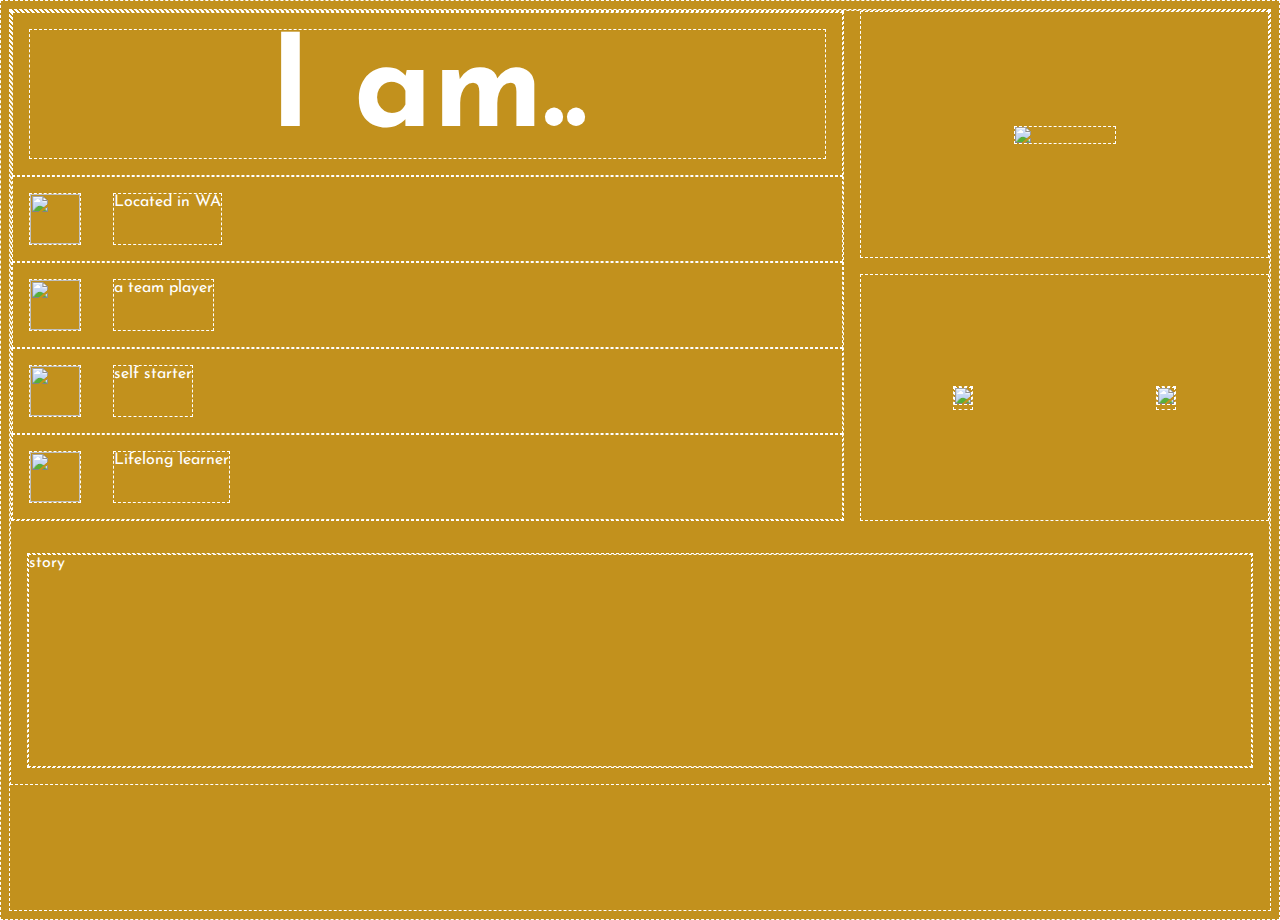
==== Bio/Bio.html @ e01e2dff "Bio page is 90% done now" ====
<!DOCTYPE html>
<html lang="en">
  <head>
    <meta charset="UTF-8" />
    <meta http-equiv="X-UA-Compatible" content="IE=edge" />
    <meta name="viewport" content="width=device-width, initial-scale=1.0" />
    <title>Victoria McCrady</title>
    <link rel="stylesheet" href="../index.css"/>
    <link rel="stylesheet" href="Bio.css"/>
    <script src="../index.js"></script>
    <link rel="preconnect" href="https://fonts.googleapis.com">
<link rel="preconnect" href="https://fonts.gstatic.com" crossorigin>
<link rel="preconnect" href="https://fonts.googleapis.com">
<link rel="preconnect" href="https://fonts.gstatic.com" crossorigin>
<link href="https://fonts.googleapis.com/css2?family=Amita:wght@400;700&family=Josefin+Sans:ital,wght@0,100;0,300;0,500;1,100;1,300;1,500&family=Montserrat:wght@100;400;500&display=swap" rel="stylesheet">
  </head>
  <body>
    <article>

      <div class="gridObj aboutCard">
        <div class="aboutCard--title--item">
         <h1 class="aboutCard--title">I am..</h1>
        </div>
        <div class="aboutCard--item">
          <img class="aboutCard--img" src="../assets/placeHolder.jpg">
          <p>Located in WA</p>
        </div>
        <div class="aboutCard--item">
          <img class="aboutCard--img" src="../assets/placeHolder.jpg">
          <p>a team player</p>
        </div>
        <div class="aboutCard--item">
          <img class="aboutCard--img" src="../assets/placeHolder.jpg">
          <p>self starter</p>
        </div>
        <div class="aboutCard--item">
          <img class="aboutCard--img" src="../assets/placeHolder.jpg">
          <p>Lifelong learner</p>
        </div>
    </div>

      <div class="gridObj profilePic">
        <img class="profilePic" src="../assets/placeHolder.jpg">
      </div>
      <div class="gridObj links">
        <a class="socialLink indeed" href="#"><img src="../assets/placeHolder.jpg"></a>
        <a class="socialLink email" href="#"><img src="../assets/placeHolder.jpg"></a>
      </div>

      <div class="gridObj about">
        <p>story</p>
      </div>
    </article>
  </body>
---- index.css ----
:root {
    --pink: #ffc3c3;
    --green: #719686;
    --dark: #400903;
    --gold: #c2911d;
}
body {
    /* font-family: 'Amita', cursive; */
    font-family: 'Josefin Sans', 'Montserrat', sans-serif;
    background-color: var(--pink);
    display: flex;
    flex-direction: column;
    align-content: flex-start;
    height: 100vh;
    color: white;
}
.cute-box {
    border: solid .5rem white;
    border-radius: .5rem;
}
/*|| button nav stuff*/
.menuBtn {
    font-size: 30px;
    color: white;
    cursor: pointer;
    padding: .5rem;
    border: solid .1em white;
    text-decoration: none;
    background-color: rgba(0,0,0,0);
    transition: .5s;
    margin: 1em;
}
.overlay /*background*/{
    height: 100%;
    width: 0;
    position: fixed;
    z-index: 1;
    left: 0;
    top: 0;
    background-color: rgb(0,0,0); /*fallback*/
    background-color: rgba(0,0,0,.9);
    overflow-x: hidden; /*disable hidden scroll*/
    transition: 0.5s; /*.5 second transition effect to slide in the overlay (h or w depending on reveal)*/
}
.overlay--content {
    position: relative;
    top: 25%;
    width: 100%;
    text-align: left;
    margin-top: 30px; /* for small screens*/
}
.overlay a {
    padding: 8px;
    text-decoration: none;
    font-size: 36px;
    color: #818181;
    display: block;
    transition: .3s;
}
.overlay a:hover,
.overlay a:focus {
    color: #f1f1f1;
}

.overlay {
    position: absolute;
    top: 20px;
    right: 45px;
    font-size: 60px;
}

/* || main page */
.homeBody {
    display: grid;
    width: 100%;
    height: 100%;
    grid-template-columns: 1fr 1fr 1fr 1fr 1fr 1fr;
    grid-template-rows: 1fr 1fr 1fr 1fr 1fr 1fr;
    grid-gap: 1rem;
    box-sizing: border-box;
    padding: 1rem;
    /* border: solid .5rem white; */
    /* margin: 2rem; */
}

/* .homeBody > * {
    border: solid .5rem white;
} */

.homeLogo {
    grid-row: 1 / 4;
    grid-column: 1 / 3;
    display: flex;
    flex-direction: column;
    justify-content: space-around;
    align-items: center;
    margin: 1em;
    padding: 3em;
    font-size: 2vw;
    font-weight: 100;
    /* border: solid .5rem white;
    border-radius: .5rem; This is handled by cute-box class!*/
}
.homeBody--link {
    font-size: 8vw; /* this is made larger in hover menu below*/
    font-style: italic;
    text-decoration: none;
    transition: .5s;
    color: white;
    box-sizing: border-box;
    padding: 15% 3rem;
    align-self: center;
}
.homeBody--link:hover {
    text-decoration: underline;
    font-size: 9vw;
    color: black;
}
.homeBody--link:focus {
    text-decoration: underline;
    font-size: 9vw;
    color: var(--dark);
    background: rgba(0,0,0,.2);
    justify-self: stretch;
}
/* || ALL buttons look at this*/
.menuBtn:hover,
.menuBtn:focus {
    color: black;
    border: solid .1rem black;
    padding: 1rem;
    display: flex;
    justify-self: stretch;
    flex: 1 1 100%;
    justify-content: center;
    transition: .5s;
}
/* || link navs should be aligned left line of grid*/
.homeBody--link:nth-of-type(1) {
    grid-row: 1 / 3;
    grid-column: 3 / 7; 
    justify-self: stretch;
    /* display: flex;
    justify-content: center;
    align-items: center; */
}
.homeBody--link:nth-of-type(2)  {
    grid-row: 3 / 5;
    grid-column: 3 / 7;
    justify-self: stretch;
}
.homeBody--link:nth-of-type(3) {
    grid-row: 5 / 7;
    grid-column: 3 / 7;
    justify-self: stretch;
}
/* || grid properties for button div*/
.navButton--box {
margin: 0;
padding: 0;
grid-row: 5 / 7;
grid-column: 1 / 3;
display: flex;
align-items: center;
justify-content: flex-start;
}
/* || Overlays || */

/* || media 450px Height screens*/
@media screen and (max-height: 450px) {
    .overlay a {
        font-size: 20px;
    }
    .overlay .closebtn {
        font-size: 40px;
        top: 15px;
        right: 35px;
    }
}
@media screen and (max-width: 500px) {
    .homeBody {
        display: flex;
        flex-direction: column;
    }
    .homeLogo {
        display: flex;
        flex-direction: row;
    }
    .menuBtn {
        display: flex;
        align-items: center;
        justify-content: center;
        position: fixed;
        left: 0;
        top: 95%;
        width: 3.5em;
        margin-top: -2.5em;
        font-size: 5vw;
    }
    
}
---- Bio/Bio.css ----
body {
    background: var(--gold);
}
* {
    border: dashed .1rem white;
}
article {
    display: grid;
    /* grid-template-columns: repeat(auto-fill, minmax(200px, 1fr)); */
    grid-template-columns: 1fr 1fr 1fr;
    grid-template-rows: 1fr 1fr 1fr;
    gap: 1rem;
}
/* vv all of this is Temmmpppp-ooo-rarrrr---yyy*/
img {
    width: 100px;
}
.gridObj{
    display: grid;
}
.aboutCard--img {
    width: 50px;
    height: 50px;
}
/* all of this is Temmmpppp-ooo-rarrrr---yyy ^^*/
.aboutCard {
    grid-column: 1 / 3;
    grid-row: 1 / 3;
    flex-direction: column;
}
.aboutCard--title {
    text-align: center;
    font-size: 10vw;
    margin: 1rem;
}
.aboutCard--item {
    display: flex;
    flex-direction: row;
    flex: 1 1 auto;
    justify-content: flex-start;
    align-items: stretch;
}
.aboutCard--item > * {
    margin: 1rem;
}
.profilePic{
    grid-column: 3 / 4;
    grid-row: 1 / 2;
    justify-content: center;
    align-items: center;
}
.links {
    grid-column: 3 / 4;
    grid-row: 2 / 3;
    display: flex;
    justify-content: space-around;
    align-items: center;
    transition: .5s;
}
.about {
    grid-column: 1/ 4;
    grid-row: 3 / 4;
    margin: 1rem;
    justify-content: stretch;
    align-items: stretch;
}
.about > p {
    margin: 0;
}
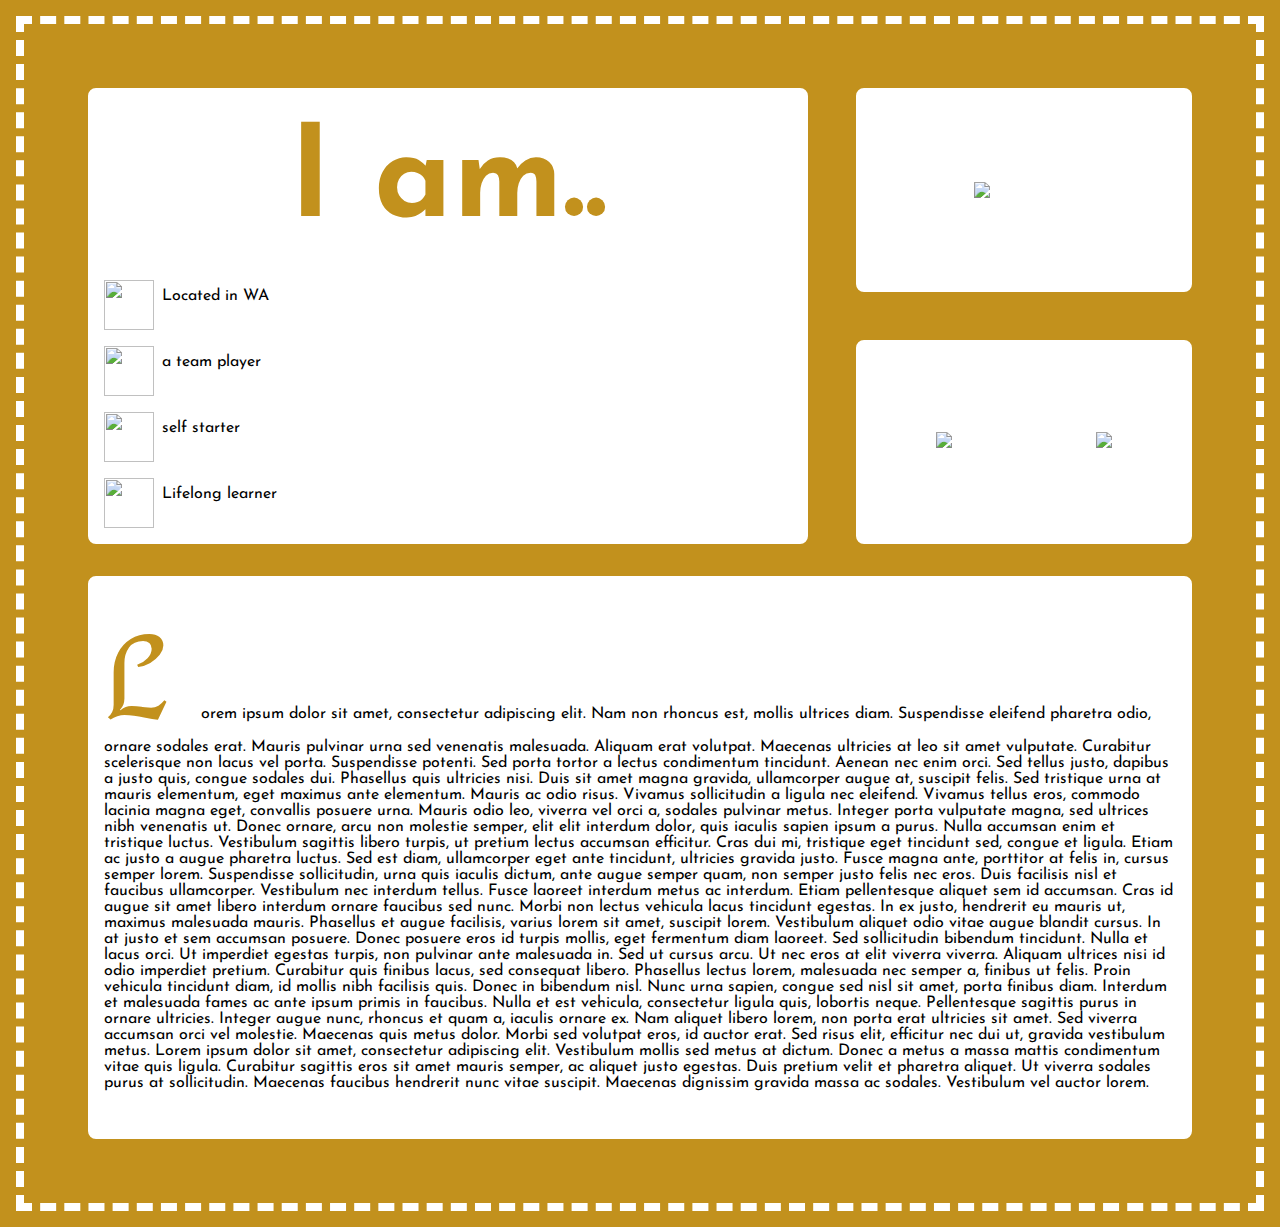
==== commit 314a8e5a: "finished styling Bio, except for media style bug" ====
--- a/Bio/Bio.html
+++ b/Bio/Bio.html
@@ -16,8 +16,9 @@
   </head>
   <body>
     <article>
+    <div class="tldr">
 
-      <div class="gridObj aboutCard">
+      <div class="gridObj aboutCard cute-box">
         <div class="aboutCard--title--item">
          <h1 class="aboutCard--title">I am..</h1>
         </div>
@@ -39,16 +40,25 @@
         </div>
     </div>
 
-      <div class="gridObj profilePic">
+      <div class="gridObj profilePic cute-box">
         <img class="profilePic" src="../assets/placeHolder.jpg">
       </div>
-      <div class="gridObj links">
+      <div class="gridObj links cute-box">
         <a class="socialLink indeed" href="#"><img src="../assets/placeHolder.jpg"></a>
         <a class="socialLink email" href="#"><img src="../assets/placeHolder.jpg"></a>
       </div>
+      </div>
 
-      <div class="gridObj about">
-        <p>story</p>
-      </div>
+      <div class="gridObj cute-box about">
+        <p>Lorem ipsum dolor sit amet, consectetur adipiscing elit. Nam non rhoncus est, mollis ultrices diam. Suspendisse eleifend pharetra odio, ornare sodales erat. Mauris pulvinar urna sed venenatis malesuada. Aliquam erat volutpat. Maecenas ultricies at leo sit amet vulputate. Curabitur scelerisque non lacus vel porta. Suspendisse potenti. Sed porta tortor a lectus condimentum tincidunt. Aenean nec enim orci. Sed tellus justo, dapibus a justo quis, congue sodales dui. Phasellus quis ultricies nisi. Duis sit amet magna gravida, ullamcorper augue at, suscipit felis. Sed tristique urna at mauris elementum, eget maximus ante elementum.
+
+          Mauris ac odio risus. Vivamus sollicitudin a ligula nec eleifend. Vivamus tellus eros, commodo lacinia magna eget, convallis posuere urna. Mauris odio leo, viverra vel orci a, sodales pulvinar metus. Integer porta vulputate magna, sed ultrices nibh venenatis ut. Donec ornare, arcu non molestie semper, elit elit interdum dolor, quis iaculis sapien ipsum a purus. Nulla accumsan enim et tristique luctus. Vestibulum sagittis libero turpis, ut pretium lectus accumsan efficitur. Cras dui mi, tristique eget tincidunt sed, congue et ligula. Etiam ac justo a augue pharetra luctus. Sed est diam, ullamcorper eget ante tincidunt, ultricies gravida justo. Fusce magna ante, porttitor at felis in, cursus semper lorem. Suspendisse sollicitudin, urna quis iaculis dictum, ante augue semper quam, non semper justo felis nec eros. Duis facilisis nisl et faucibus ullamcorper.
+          
+          Vestibulum nec interdum tellus. Fusce laoreet interdum metus ac interdum. Etiam pellentesque aliquet sem id accumsan. Cras id augue sit amet libero interdum ornare faucibus sed nunc. Morbi non lectus vehicula lacus tincidunt egestas. In ex justo, hendrerit eu mauris ut, maximus malesuada mauris. Phasellus et augue facilisis, varius lorem sit amet, suscipit lorem. Vestibulum aliquet odio vitae augue blandit cursus. In at justo et sem accumsan posuere. Donec posuere eros id turpis mollis, eget fermentum diam laoreet. Sed sollicitudin bibendum tincidunt. Nulla et lacus orci. Ut imperdiet egestas turpis, non pulvinar ante malesuada in.
+          
+          Sed ut cursus arcu. Ut nec eros at elit viverra viverra. Aliquam ultrices nisi id odio imperdiet pretium. Curabitur quis finibus lacus, sed consequat libero. Phasellus lectus lorem, malesuada nec semper a, finibus ut felis. Proin vehicula tincidunt diam, id mollis nibh facilisis quis. Donec in bibendum nisl. Nunc urna sapien, congue sed nisl sit amet, porta finibus diam. Interdum et malesuada fames ac ante ipsum primis in faucibus. Nulla et est vehicula, consectetur ligula quis, lobortis neque. Pellentesque sagittis purus in ornare ultricies. Integer augue nunc, rhoncus et quam a, iaculis ornare ex.
+          
+          Nam aliquet libero lorem, non porta erat ultricies sit amet. Sed viverra accumsan orci vel molestie. Maecenas quis metus dolor. Morbi sed volutpat eros, id auctor erat. Sed risus elit, efficitur nec dui ut, gravida vestibulum metus. Lorem ipsum dolor sit amet, consectetur adipiscing elit. Vestibulum mollis sed metus at dictum. Donec a metus a massa mattis condimentum vitae quis ligula. Curabitur sagittis eros sit amet mauris semper, ac aliquet justo egestas. Duis pretium velit et pharetra aliquet. Ut viverra sodales purus at sollicitudin. Maecenas faucibus hendrerit nunc vitae suscipit. Maecenas dignissim gravida massa ac sodales. Vestibulum vel auctor lorem.</p>
+        </div>
     </article>
   </body>--- a/Bio/Bio.css
+++ b/Bio/Bio.css
@@ -1,15 +1,21 @@
 body {
     background: var(--gold);
+    color: black;
+    border: dashed .5rem white;
+    display: flex;
+    box-sizing: border-box;
+    align-items: stretch;
+    padding: 3rem;
+    margin: 1rem;
+    height: 100%;
 }
-* {
-    border: dashed .1rem white;
-}
-article {
+.tldr {
     display: grid;
     /* grid-template-columns: repeat(auto-fill, minmax(200px, 1fr)); */
     grid-template-columns: 1fr 1fr 1fr;
-    grid-template-rows: 1fr 1fr 1fr;
+    grid-template-rows: 1fr 1fr;
     gap: 1rem;
+    box-sizing: border-box;
 }
 /* vv all of this is Temmmpppp-ooo-rarrrr---yyy*/
 img {
@@ -17,6 +23,11 @@
 }
 .gridObj{
     display: grid;
+    background: white;
+    margin: 1rem;
+}
+.gridObj > * {
+    margin: .5rem;
 }
 .aboutCard--img {
     width: 50px;
@@ -30,6 +41,7 @@
 }
 .aboutCard--title {
     text-align: center;
+    color: var(--gold);
     font-size: 10vw;
     margin: 1rem;
 }
@@ -40,8 +52,8 @@
     justify-content: flex-start;
     align-items: stretch;
 }
-.aboutCard--item > * {
-    margin: 1rem;
+.aboutCard--item > p {
+    margin: .5rem;
 }
 .profilePic{
     grid-column: 3 / 4;
@@ -57,13 +69,58 @@
     align-items: center;
     transition: .5s;
 }
+
+/* || grid ends above this line */
 .about {
-    grid-column: 1/ 4;
-    grid-row: 3 / 4;
+    display: flex;
+    justify-content: flex-start;
+    align-items: flex-start;
+    box-sizing: border-box;
     margin: 1rem;
-    justify-content: stretch;
-    align-items: stretch;
+    padding: 2rem 0;
+} 
+.about > p {
+    line-height: 1;
 }
-.about > p {
-    margin: 0;
-}+.about > p::first-letter {
+    font-family: amita, cursive;
+    position: top;
+    font-size: 9vw;
+    line-height: 1;
+    margin: 0 1rem 0 0;
+    padding: 0 1rem 0 0;
+    color: var(--gold);
+    
+}
+
+/* media styles timmmee~~~~ for some reason media screen isn't ONLY applyin to small screens >:/*/
+/* @media screen and (max-width:740px) {
+body {
+    padding: 10px;
+}
+img {
+    max-width: 100%;
+}
+}
+article {
+    box-sizing: border-box;
+    display: flex;
+    flex-direction: column;
+    justify-content: space-around;
+}
+.tldr {
+    box-sizing: border-box;
+    display: flex;
+    flex-direction: column;
+}
+.aboutCard {
+}
+.profilePic {
+    justify-content: center;
+    align-items: center;
+    padding: 1rem;
+    order: -1;
+}
+.links {
+
+} */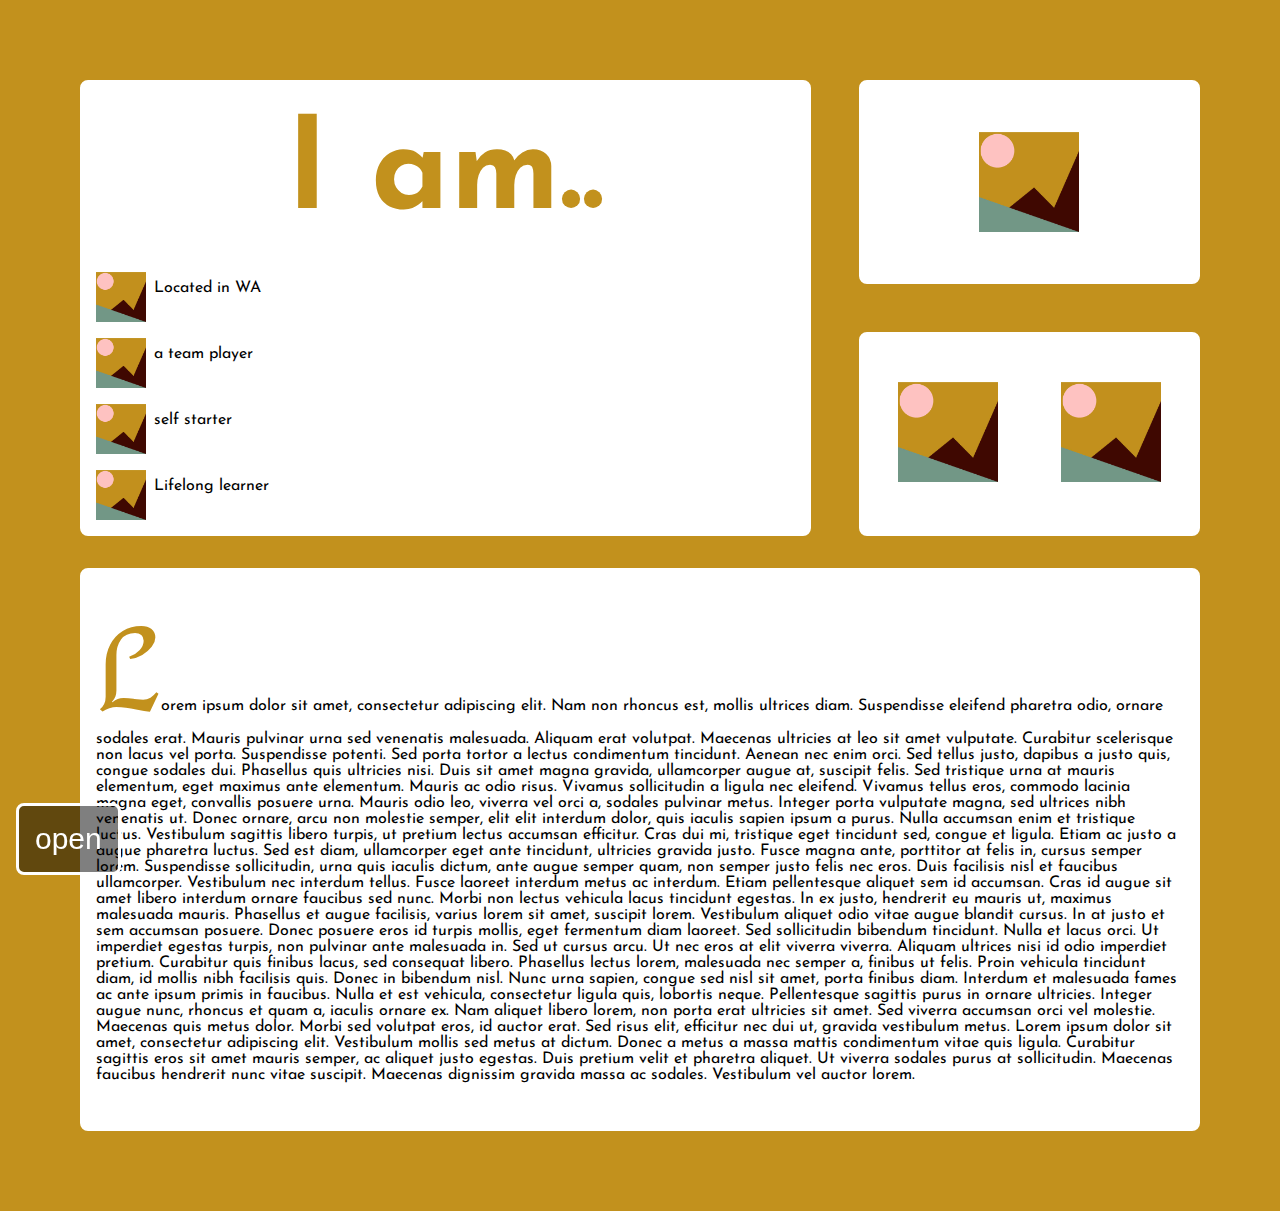
==== commit bf6be134: "added nav button to every page" ====
--- a/Bio/Bio.html
+++ b/Bio/Bio.html
@@ -16,8 +16,16 @@
   </head>
   <body>
     <article>
+      <nav class="overlay" id="mainNav">
+        <a href="javascript:void(0)"  class="closebtn" onclick="closeNav()">&times;</a>
+        <ul class="overlay--content">
+          <a href="../index.html">Home</a>
+          <a href="../Experience/Exp.html">Experience</a>
+          <a href="#">Portfolio</a>
+          <a href="../Bio/Bio.html">About Me</a>
+        </ul>
+      </nav>
     <div class="tldr">
-
       <div class="gridObj aboutCard cute-box">
         <div class="aboutCard--title--item">
          <h1 class="aboutCard--title">I am..</h1>
@@ -48,7 +56,6 @@
         <a class="socialLink email" href="#"><img src="../assets/placeHolder.jpg"></a>
       </div>
       </div>
-
       <div class="gridObj cute-box about">
         <p>Lorem ipsum dolor sit amet, consectetur adipiscing elit. Nam non rhoncus est, mollis ultrices diam. Suspendisse eleifend pharetra odio, ornare sodales erat. Mauris pulvinar urna sed venenatis malesuada. Aliquam erat volutpat. Maecenas ultricies at leo sit amet vulputate. Curabitur scelerisque non lacus vel porta. Suspendisse potenti. Sed porta tortor a lectus condimentum tincidunt. Aenean nec enim orci. Sed tellus justo, dapibus a justo quis, congue sodales dui. Phasellus quis ultricies nisi. Duis sit amet magna gravida, ullamcorper augue at, suscipit felis. Sed tristique urna at mauris elementum, eget maximus ante elementum.
 
@@ -60,5 +67,6 @@
           
           Nam aliquet libero lorem, non porta erat ultricies sit amet. Sed viverra accumsan orci vel molestie. Maecenas quis metus dolor. Morbi sed volutpat eros, id auctor erat. Sed risus elit, efficitur nec dui ut, gravida vestibulum metus. Lorem ipsum dolor sit amet, consectetur adipiscing elit. Vestibulum mollis sed metus at dictum. Donec a metus a massa mattis condimentum vitae quis ligula. Curabitur sagittis eros sit amet mauris semper, ac aliquet justo egestas. Duis pretium velit et pharetra aliquet. Ut viverra sodales purus at sollicitudin. Maecenas faucibus hendrerit nunc vitae suscipit. Maecenas dignissim gravida massa ac sodales. Vestibulum vel auctor lorem.</p>
         </div>
+        <div class="navButton--box"><button class="menuBtn cute-box" onclick="openNav()">open</button></div>
     </article>
   </body>--- a/Bio/Bio.css
+++ b/Bio/Bio.css
@@ -1,7 +1,7 @@
 body {
     background: var(--gold);
     color: black;
-    border: dashed .5rem white;
+    /* border: dashed .5rem white; */
     display: flex;
     box-sizing: border-box;
     align-items: stretch;
@@ -84,23 +84,32 @@
 }
 .about > p::first-letter {
     font-family: amita, cursive;
-    position: top;
     font-size: 9vw;
+    /* position: top;
     line-height: 1;
     margin: 0 1rem 0 0;
-    padding: 0 1rem 0 0;
+    padding: 0 1rem 0 0; */
     color: var(--gold);
     
 }
+.menuBtn {
+    position: fixed;
+    left: 0;
+    bottom: 1vh;
+    box-sizing: content-box;
+    margin: 1rem;
+    padding: 1rem;
+    background: rgba(0,0,0,.5);
+}
+
 
 /* media styles timmmee~~~~ for some reason media screen isn't ONLY applyin to small screens >:/*/
-/* @media screen and (max-width:740px) {
+@media only screen and (max-width: 600px) {
 body {
     padding: 10px;
 }
 img {
     max-width: 100%;
-}
 }
 article {
     box-sizing: border-box;
@@ -113,14 +122,11 @@
     display: flex;
     flex-direction: column;
 }
-.aboutCard {
-}
 .profilePic {
     justify-content: center;
     align-items: center;
     padding: 1rem;
     order: -1;
 }
-.links {
+}
 
-} */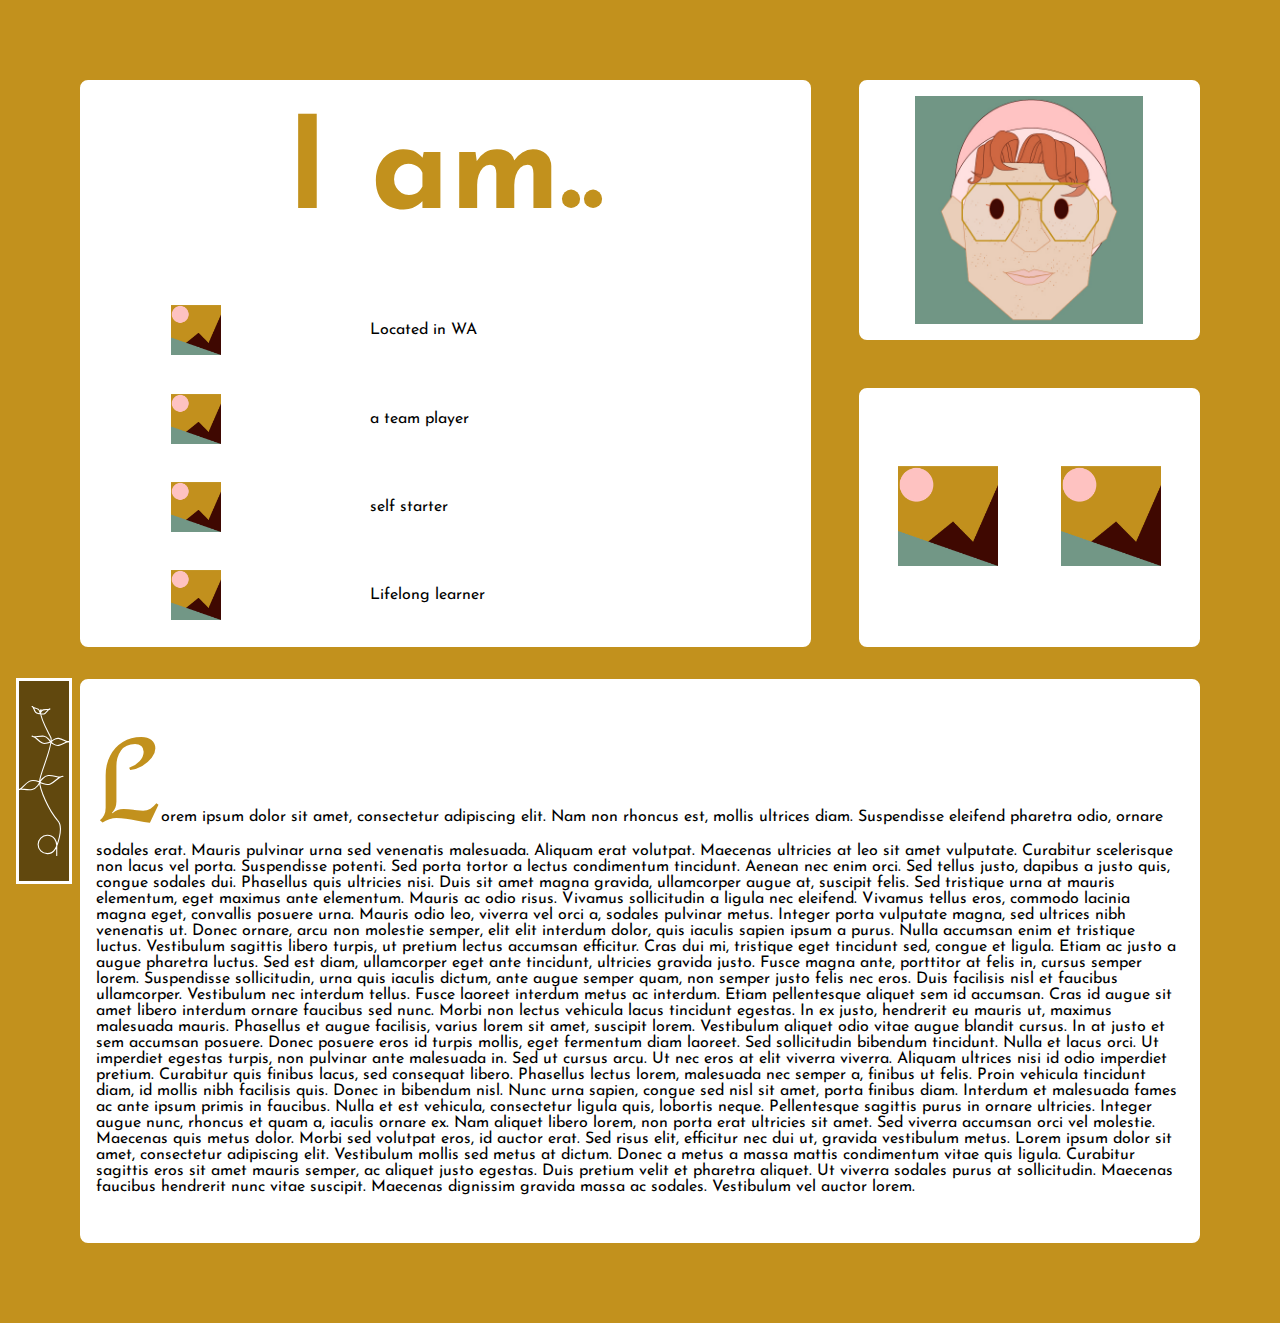
==== commit b2d1cac9: "new assets and updates from last commit" ====
--- a/Bio/Bio.html
+++ b/Bio/Bio.html
@@ -15,16 +15,38 @@
 <link href="https://fonts.googleapis.com/css2?family=Amita:wght@400;700&family=Josefin+Sans:ital,wght@0,100;0,300;0,500;1,100;1,300;1,500&family=Montserrat:wght@100;400;500&display=swap" rel="stylesheet">
   </head>
   <body>
+    <div class="navButton--box" id="navBox">
+      <div class="svg--box" id="svg-button-box">
+        <button class="menuBtn" id="menuBtnBox" onclick="openNav()"></button>
+        <?xml version="1.0" encoding="UTF-8"?>
+        <svg id="b" data-name="Layer 2" xmlns="http://www.w3.org/2000/svg" viewBox="0 0 343.33 963.46">
+          <defs>
+            <style>
+              .d {
+                fill: none;
+                stroke: #ffffff;
+                stroke-linecap: round;
+                stroke-linejoin: round;
+                stroke-width: 7px;
+              }
+            </style>
+          </defs>
+          <g id="c" data-name="Layer 4">
+            <path class="d" d="m154.28,23.46c-21,29,42,136,63,179,20.47,41.92-72.42,234.37-72,281.5.5,55.87,59,185.5,115,250.5,47.63,47.63-10,177.5-16.35,186.56-10.42,16.48-28.18,27.44-49.15,27.44-32.86,0-59.45-26.87-58.99-59.84.44-31.5,26.07-57.39,57.56-58.14,20.53-.49,38.75,9.51,49.68,25.01,0,0,12.25,18.47,12.25,39.47v66m40.26-509.42c-14.09,3.21-15.64,3.4-22.35,4.09-12.59,1.3-42.9-11.42-72.42-9.07-29.52,2.35-52.61,38.92-53.66,42.08,2.41,2.3,40,23.7,67.15,11.88,27.15-11.82,47.91-37.32,59.64-42.08,6.25-2.54,7.71-3.11,21.65-6.91ZM24.36,534.33c12.41-2.5,43.79,7.32,72.96,2.19,29.17-5.13,48.7-43.71,49.45-46.96-2.62-2.06-42.05-19.82-67.97-5.49-25.92,14.33-44.18,41.66-55.4,47.52-5.98,3.12-7.38,3.83-20.9,8.92,13.72-4.53,15.25-4.85,21.86-6.18ZM340.83,228.49c-11.62.06-12.87-.06-18.26-.69-10.11-1.18-31.68-16.45-55.27-19.76-23.58-3.31-48.1,21.37-49.47,23.66,1.49,2.22,27.26,25.59,50.64,21.05,23.38-4.54,44.12-20.93,54.16-22.62,5.35-.9,6.59-1.1,18.2-1.64Zm-226.74-28.31c9.21,4.34,24.77,25.71,46.06,36.38,21.29,10.67,52.4-4.88,54.44-6.62-.7-2.58-17.66-32.95-41.26-36.12-23.6-3.17-48.5,5.73-58.55,4.13-5.36-.85-6.6-1.07-17.77-4.26,11.03,3.65,12.18,4.18,17.08,6.49ZM211.28,18.43c-5.97,2.71-6.65,2.93-9.57,3.85-5.48,1.72-20.12-1.18-33.03,2.54s-19.86,22.09-20.04,23.59c1.28.8,19.94,6.91,30.94-.81,11-7.72,17.92-20.95,22.7-24.13,2.55-1.7,3.14-2.08,9-5.04Zm-106.92-8.52c3.66,4.43,6.47,19.09,14.78,29.65s27.94,10.1,29.4,9.7c.26-1.49-1.1-21.07-12.39-28.37s-26.14-8.73-30.9-11.96c-2.53-1.72-3.11-2.13-8.05-6.45,4.76,4.52,5.21,5.06,7.17,7.42Z"/>
+          </g>
+        </svg>
+  </div>
+    <nav class="overlay" id="mainNav">
+      <a href="javascript:void(0)"  class="closebtn" onclick="closeNav()">&times;</a>
+      <ul class="overlay--content">
+        <a href="../index.html">Home</a>
+        <a href="../Experience/Exp.html">Experience</a>
+        <a href="../Portfolio/Port.html">Portfolio</a>
+        <a href="../Bio/Bio.html">About Me</a>
+      </ul>
+    </nav>
+</div>
     <article>
-      <nav class="overlay" id="mainNav">
-        <a href="javascript:void(0)"  class="closebtn" onclick="closeNav()">&times;</a>
-        <ul class="overlay--content">
-          <a href="../index.html">Home</a>
-          <a href="../Experience/Exp.html">Experience</a>
-          <a href="#">Portfolio</a>
-          <a href="../Bio/Bio.html">About Me</a>
-        </ul>
-      </nav>
     <div class="tldr">
       <div class="gridObj aboutCard cute-box">
         <div class="aboutCard--title--item">
@@ -49,11 +71,11 @@
     </div>
 
       <div class="gridObj profilePic cute-box">
-        <img class="profilePic" src="../assets/placeHolder.jpg">
+        <img class="profilePic-img" src="../assets/portriat.jpg">
       </div>
       <div class="gridObj links cute-box">
-        <a class="socialLink indeed" href="#"><img src="../assets/placeHolder.jpg"></a>
-        <a class="socialLink email" href="#"><img src="../assets/placeHolder.jpg"></a>
+        <a class="socialLink indeed" href="https://www.linkedin.com/"><img src="../assets/placeHolder.jpg"></a>
+        <a class="socialLink email" href="mailto:mccrady.victoria@gmail.com"><img src="../assets/placeHolder.jpg"></a>
       </div>
       </div>
       <div class="gridObj cute-box about">
@@ -67,6 +89,5 @@
           
           Nam aliquet libero lorem, non porta erat ultricies sit amet. Sed viverra accumsan orci vel molestie. Maecenas quis metus dolor. Morbi sed volutpat eros, id auctor erat. Sed risus elit, efficitur nec dui ut, gravida vestibulum metus. Lorem ipsum dolor sit amet, consectetur adipiscing elit. Vestibulum mollis sed metus at dictum. Donec a metus a massa mattis condimentum vitae quis ligula. Curabitur sagittis eros sit amet mauris semper, ac aliquet justo egestas. Duis pretium velit et pharetra aliquet. Ut viverra sodales purus at sollicitudin. Maecenas faucibus hendrerit nunc vitae suscipit. Maecenas dignissim gravida massa ac sodales. Vestibulum vel auctor lorem.</p>
         </div>
-        <div class="navButton--box"><button class="menuBtn cute-box" onclick="openNav()">open</button></div>
     </article>
   </body>--- a/index.css
+++ b/index.css
@@ -5,129 +5,178 @@
     --gold: #c2911d;
 }
 body {
-    /* font-family: 'Amita', cursive; */
+    font-family: 'Amita', cursive;
     font-family: 'Josefin Sans', 'Montserrat', sans-serif;
     background-color: var(--pink);
-    display: flex;
-    flex-direction: column;
-    align-content: flex-start;
-    height: 100vh;
-    color: white;
+    color: white;
+    min-height: 100vh;
 }
 .cute-box {
     border: solid .5rem white;
     border-radius: .5rem;
 }
-/*|| button nav stuff*/
-.menuBtn {
-    font-size: 30px;
-    color: white;
-    cursor: pointer;
-    padding: .5rem;
-    border: solid .1em white;
+/*|| nav stuff*/
+.overlay /*background*/{
+    width: 0;
+    height: max-content;
+    position: fixed;
+    z-index: 2;
+    left: 0;
+    top: 0;
+    overflow-x: hidden; /*disable hidden scroll*/
+    transition: 0.5s; /*.5 second transition effect to slide in the overlay (h or w depending on reveal)*/
+
+    display: flex;
+    flex-direction: column;
+    justify-content: center;
+    align-items: center;
+}
+.overlay--content {
+    /* position: relative;
+    top: 25%;
+    width: 100%;
+    text-align: left;
+    margin-top: 30px; for small screens */
+
+}
+.overlay a {
+    padding: 8px;
     text-decoration: none;
-    background-color: rgba(0,0,0,0);
-    transition: .5s;
-    margin: 1em;
-}
-.overlay /*background*/{
-    height: 100%;
-    width: 0;
+    font-size: 6vw;
+    color: white;
+    display: block;
+    transition: .3s;
+}
+.overlay a:hover,
+.overlay a:focus {
+    color: var(--pink);
+    font-size: 5vw;
+}
+
+.overlay {
+    position: fixed;
+    top: 0;
+    right: 0;
+    font-size: 60px;
+} 
+.svg--box {
+    display: flex;
+    flex-direction: row-reverse;
+    justify-content: center;
+    align-items: center;
+    width: 150px;
+    height: 200px;
+    box-sizing: content-box;
+    background-color: rgba(0,0,0,.5);
+    transition: .5s;
+    border: solid .2em white;
+
+}
+.svg--box:hover{
+    width: 250px;
+}
+svg {
+    margin: 10px;
+    position: absolute;
+    height: 150px;
+}
+
+#navBox {
+    box-sizing: border-box;
+    width: 150px;
+    height: 100vh;
     position: fixed;
     z-index: 1;
     left: 0;
     top: 0;
-    background-color: rgb(0,0,0); /*fallback*/
-    background-color: rgba(0,0,0,.9);
-    overflow-x: hidden; /*disable hidden scroll*/
-    transition: 0.5s; /*.5 second transition effect to slide in the overlay (h or w depending on reveal)*/
-}
-.overlay--content {
-    position: relative;
-    top: 25%;
-    width: 100%;
-    text-align: left;
-    margin-top: 30px; /* for small screens*/
-}
-.overlay a {
-    padding: 8px;
-    text-decoration: none;
-    font-size: 36px;
-    color: #818181;
-    display: block;
-    transition: .3s;
-}
-.overlay a:hover,
-.overlay a:focus {
-    color: #f1f1f1;
-}
-
-.overlay {
+    padding: 1rem;
+    display: flex;
+    flex-direction: column-reverse;
+    flex-wrap: wrap;
+}
+
+.menuBtn {
+    cursor: pointer;
+    background: none;
+    border: none;
+    box-sizing: border-box;
+    transition: .5s;
     position: absolute;
-    top: 20px;
-    right: 45px;
-    font-size: 60px;
+    width: 250px;
+    height: 250px;
+
+    z-index: 1;
 }
 
 /* || main page */
 .homeBody {
+    box-sizing: border-box;
     display: grid;
-    width: 100%;
-    height: 100%;
-    grid-template-columns: 1fr 1fr 1fr 1fr 1fr 1fr;
-    grid-template-rows: 1fr 1fr 1fr 1fr 1fr 1fr;
-    grid-gap: 1rem;
-    box-sizing: border-box;
-    padding: 1rem;
-    /* border: solid .5rem white; */
-    /* margin: 2rem; */
-}
-
-/* .homeBody > * {
-    border: solid .5rem white;
-} */
+    grid-template-columns: 1fr 1fr 1fr ;
+    grid-template-rows: 1fr 1fr 1fr ;
+    grid-gap: 3rem;
+    height: 100vh;
+}
 
 .homeLogo {
-    grid-row: 1 / 4;
-    grid-column: 1 / 3;
-    display: flex;
-    flex-direction: column;
-    justify-content: space-around;
+    grid-row: 1 / 2;
+    grid-column: 1 / 2;
+    display: flex;
+    flex-flow: row wrap;
+    justify-content: space-evenly;
     align-items: center;
-    margin: 1em;
-    padding: 3em;
-    font-size: 2vw;
+    margin: 2rem;
     font-weight: 100;
-    /* border: solid .5rem white;
-    border-radius: .5rem; This is handled by cute-box class!*/
-}
+}
+
+
+/* || link navs should be aligned left line of grid*/
 .homeBody--link {
-    font-size: 8vw; /* this is made larger in hover menu below*/
+    font-size: 7vw; /* this is made larger in hover menu below */
     font-style: italic;
     text-decoration: none;
     transition: .5s;
     color: white;
-    box-sizing: border-box;
-    padding: 15% 3rem;
+    padding: 1rem;
+    grid-column: 2 / 4;
     align-self: center;
-}
+    justify-self: center;
+}
+.homeBody--link:nth-of-type(1) {
+    grid-row: 1 / 2;
+}
+.homeBody--link:nth-of-type(2)  {
+    grid-row: 2 / 3;
+}
+.homeBody--link:nth-of-type(3) {
+    grid-row: 3 / 4;
+}
+
 .homeBody--link:hover {
     text-decoration: underline;
-    font-size: 9vw;
+    font-size: 8vw;
     color: black;
 }
 .homeBody--link:focus {
     text-decoration: underline;
-    font-size: 9vw;
+    font-size: 8vw;
     color: var(--dark);
     background: rgba(0,0,0,.2);
-    justify-self: stretch;
-}
-/* || ALL buttons look at this*/
+}
+/* || button div*/
+/* 
+.menuBtn {
+    color: white;
+    cursor: pointer;
+    background-color: rgba(0,0,0,0);
+    border-width: .1rem;
+    transition: .5s;
+}
+
 .menuBtn:hover,
 .menuBtn:focus {
     color: black;
-    border: solid .1rem black;
+    border-color: black;
     padding: 1rem;
     display: flex;
     justify-self: stretch;
@@ -135,35 +184,14 @@
     justify-content: center;
     transition: .5s;
 }
-/* || link navs should be aligned left line of grid*/
-.homeBody--link:nth-of-type(1) {
-    grid-row: 1 / 3;
-    grid-column: 3 / 7; 
-    justify-self: stretch;
-    /* display: flex;
-    justify-content: center;
-    align-items: center; */
-}
-.homeBody--link:nth-of-type(2)  {
-    grid-row: 3 / 5;
-    grid-column: 3 / 7;
-    justify-self: stretch;
-}
-.homeBody--link:nth-of-type(3) {
-    grid-row: 5 / 7;
-    grid-column: 3 / 7;
-    justify-self: stretch;
-}
-/* || grid properties for button div*/
+
 .navButton--box {
-margin: 0;
-padding: 0;
-grid-row: 5 / 7;
-grid-column: 1 / 3;
-display: flex;
-align-items: center;
-justify-content: flex-start;
-}
+    grid-row: 3 /4;
+    grid-column: 1 / 2;
+    box-sizing: border-box;
+    align-self: flex-end;
+
+} */
 /* || Overlays || */
 
 /* || media 450px Height screens*/
@@ -187,15 +215,10 @@
         flex-direction: row;
     }
     .menuBtn {
-        display: flex;
-        align-items: center;
-        justify-content: center;
-        position: fixed;
-        left: 0;
-        top: 95%;
-        width: 3.5em;
-        margin-top: -2.5em;
-        font-size: 5vw;
+        /* width: 100px;
+        height: 100px;
+        padding: 1rem; */
+        
     }
     
 }
--- a/Bio/Bio.css
+++ b/Bio/Bio.css
@@ -50,16 +50,26 @@
     flex-direction: row;
     flex: 1 1 auto;
     justify-content: flex-start;
-    align-items: stretch;
+    align-items: center;
 }
 .aboutCard--item > p {
-    margin: .5rem;
+    width: 50%;
+}
+
+.aboutCard--item {
+    display: flex;
+    flex-direction: row;
+    justify-content: space-around;
 }
 .profilePic{
     grid-column: 3 / 4;
     grid-row: 1 / 2;
     justify-content: center;
     align-items: center;
+    justify-items: center;
+}
+.profilePic-img {
+    width: 70%;
 }
 .links {
     grid-column: 3 / 4;
@@ -92,17 +102,10 @@
     color: var(--gold);
     
 }
-.menuBtn {
-    position: fixed;
-    left: 0;
-    bottom: 1vh;
-    box-sizing: content-box;
-    margin: 1rem;
-    padding: 1rem;
-    background: rgba(0,0,0,.5);
+
+.svg--box{
+    width: 50px;
 }
-
-
 /* media styles timmmee~~~~ for some reason media screen isn't ONLY applyin to small screens >:/*/
 @media only screen and (max-width: 600px) {
 body {
